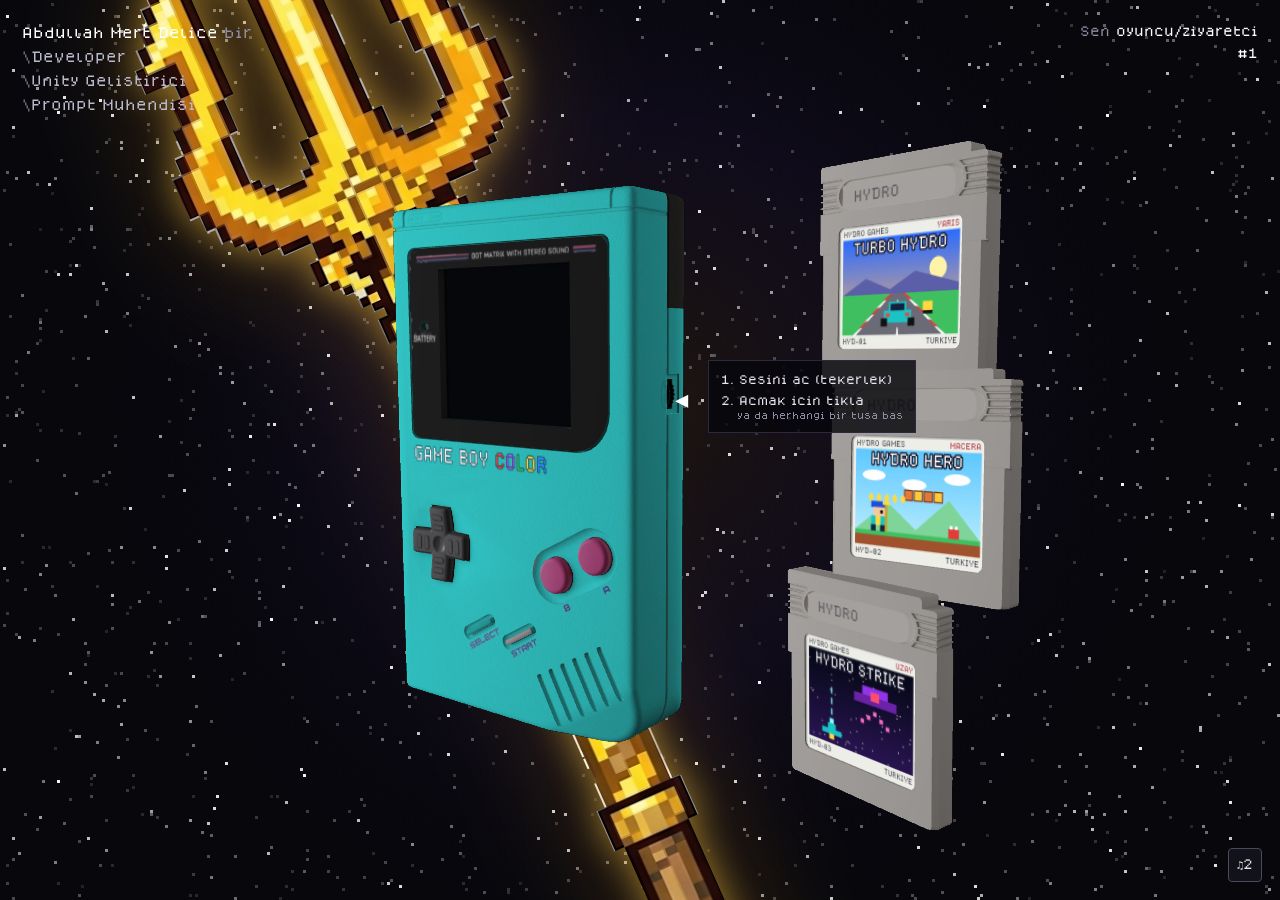
==== index.html @ ada937f6 "Game Boy portfolyo sitesi Co-Authored-By: Claude Opus 5.5 <noreply@anthropic.com> Claude-Session: ht" ====
<!DOCTYPE html>
<html lang="tr">
<head>
<meta charset="utf-8">
<meta name="viewport" content="width=device-width,initial-scale=1">
<title>Abdullah Mert Delice · Developer · Unity · Prompt</title>
<meta name="theme-color" content="#07070c">
<style>
@font-face{font-family:Dogica;src:url(fonts/dogicapixel.ttf) format('truetype');font-display:block}
*{box-sizing:border-box}
html,body{margin:0;height:100%;overflow:hidden;background:#07070c;color:#cfcfe0;font-family:Dogica,monospace;-webkit-user-select:none;user-select:none}
#bg,#gl{position:fixed;inset:0;width:100%;height:100%;display:block}
#bg{image-rendering:pixelated;z-index:0}
#gl{touch-action:none;cursor:grab;z-index:2}
#gl.drag{cursor:grabbing}
#gl.hot{cursor:pointer}
#trident{position:fixed;left:50%;top:50%;height:150vh;z-index:1;image-rendering:pixelated;pointer-events:none;
  transform:translate(-50%,-50%) rotate(-24deg);filter:drop-shadow(0 0 18px rgba(255,200,60,.55)) drop-shadow(0 0 60px rgba(255,170,40,.25));
  animation:float 6s ease-in-out infinite;transition:left 1.2s cubic-bezier(.6,0,.2,1)}
@keyframes float{50%{transform:translate(-50%,-52%) rotate(-22deg)}}
.intro{position:fixed;left:22px;top:20px;font-size:12px;line-height:2;color:#8c8ca3;z-index:3;pointer-events:none}
.intro b{color:#fff;font-weight:normal}
.intro .r{display:block;color:#b9b9cc}
.intro .r:before{content:"\\";color:#6b6b80}
.visitor{position:fixed;right:22px;top:20px;font-size:11px;line-height:2;text-align:right;color:#8c8ca3;z-index:3;pointer-events:none}
.visitor span{color:#fff}
.panel{position:fixed;top:40%;font-size:9px;line-height:1.6;color:#8c8ca3;z-index:3;width:200px;pointer-events:none;opacity:0;transition:opacity .8s .6s}
body.on .panel{opacity:1}
.panel h3{font-size:10px;color:#e6e6f0;margin:0 0 12px;font-weight:normal;letter-spacing:1px}
.panel.left{left:6%}
.panel.right{left:60%}
.keys{display:grid;grid-template-columns:repeat(3,26px);gap:4px;margin-bottom:10px}
.k{display:inline-grid;place-items:center;min-width:26px;height:26px;padding:0 6px;border:1px solid #4a4a5c;border-radius:3px;background:#12121a;color:#e6e6f0;font-size:9px}
.row{display:flex;align-items:center;gap:6px;margin:6px 0}
.row .lab{width:54px;color:#e6e6f0}
.panel p{margin:10px 0 0;color:#77778c}
#sound{position:fixed;right:18px;bottom:18px;width:34px;height:34px;border:1px solid #4a4a5c;border-radius:4px;background:#12121a;color:#e6e6f0;font:11px Dogica,monospace;cursor:pointer;z-index:4}
#hint{position:fixed;z-index:4;font-size:10px;line-height:2.1;color:#e6e6f0;pointer-events:none;transition:opacity .4s;white-space:nowrap;background:rgba(7,7,12,.82);padding:8px 12px;border:1px solid #2a2a3e}
#hint small{display:block;color:#8c8ca3;font-size:8px;margin-top:-4px;padding-left:16px}
#hint .arrow{position:absolute;left:-34px;top:12px;font-size:22px;color:#fff;animation:nudge 1s ease-in-out infinite}
@keyframes nudge{50%{transform:translateX(-6px)}}
body.on #hint{opacity:0}
#load{position:fixed;inset:0;display:grid;place-items:center;font-size:12px;color:#7fd4ff;z-index:5;pointer-events:none}
@media (max-width:1100px){.panel{display:none}}
@media (max-width:700px){.intro{font-size:9px}.visitor{font-size:8px}#hint{font-size:8px;left:50%!important;top:auto!important;bottom:64px;transform:translateX(-50%)}#hint .arrow{display:none}}
</style>
</head>
<body>
<canvas id="bg"></canvas>
<img id="trident" src="img/trident.png" alt="">
<canvas id="gl"></canvas>
<div id="load">YUKLENIYOR...</div>

<div class="intro"><b>Abdullah Mert Delice</b> bir<span class="r">Developer</span><span class="r">Unity Gelistirici</span><span class="r">Prompt Muhendisi</span></div>
<div class="visitor">Sen <span>oyuncu/ziyaretci</span><br><span id="vis">#1</span></div>
<div id="hint"><span class="arrow">&#9664;</span>1. Sesini ac (tekerlek)<br>2. Acmak icin tikla<small>ya da herhangi bir tusa bas</small></div>

<div class="panel left">
  <h3>HAREKET</h3>
  <div class="keys"><span></span><span class="k">&uarr;</span><span></span><span class="k">&larr;</span><span class="k">&darr;</span><span class="k">&rarr;</span></div>
  <div class="keys"><span></span><span class="k">W</span><span></span><span class="k">A</span><span class="k">S</span><span class="k">D</span></div>
  <p>Ya da Game Boy'daki tuslara tikla. Bos yere surukleyip konsolu dondur.</p>
</div>
<div class="panel right">
  <h3>TUSLAR</h3>
  <div class="row"><span class="lab">A</span><span class="k">P</span><span class="k">X</span><span class="k">Enter</span></div>
  <div class="row"><span class="lab">B</span><span class="k">L</span><span class="k">Z</span><span class="k">&#9003;</span></div>
  <div class="row"><span class="lab">START</span><span class="k">Space</span></div>
  <div class="row"><span class="lab">SELECT</span><span class="k">Shift</span></div>
  <p>Sagdaki kasete tikla: arkadaki yuvaya takilir. Tekrar tikla: cikar.</p>
</div>
<button id="sound" title="Ses seviyesi">&#9835;3</button>

<script src="assets/data.js"></script>
<script src="assets/pixelart.js"></script>
<script src="js/audio.js"></script>
<script src="js/games.js"></script>
<script src="js/models.js"></script>
<script>
(() => {
const D = window.HYDRO, AU = window.HydroAudio, GAMES = window.HydroGames;

// =================== ziyaretci + ses seviyesi ===================
try { const n = (parseInt(localStorage.getItem('hydro-visits') || '0', 10) || 0) + 1; localStorage.setItem('hydro-visits', n); document.getElementById('vis').textContent = '#' + n.toLocaleString('tr-TR'); } catch (e) {}
const sb = document.getElementById('sound');
const paintVol = () => { sb.innerHTML = AU.level ? '&#9835;' + AU.level : '&#215;'; };
paintVol();
let volumeAngle = AU.level * 40 * Math.PI / 180, volToast = 0;
function bumpVolume() { AU.ensure(); AU.setLevel(AU.level + 1); paintVol(); volumeAngle = AU.level * 40 * Math.PI / 180; volToast = 1.4; AU.tone(660 + AU.level * 110, .08, 'square', .06); }
sb.onclick = bumpVolume;
const beep = (f = 660, d = .05, type = 'square', vol = .04) => AU.tone(f, d, type, vol);

// =================== arka plan: yildizlar ===================
const bg = document.getElementById('bg'), bx = bg.getContext('2d');
const PX = 3; let BW, BH, stars = [];
function sizeBg() {
  BW = Math.ceil(innerWidth / PX); BH = Math.ceil(innerHeight / PX); bg.width = BW; bg.height = BH;
  stars = Array.from({ length: Math.floor(BW * BH / 70) }, () => ({ x: Math.random() * BW | 0, y: Math.random() * BH | 0, p: Math.random() * 6, b: Math.random() }));
}
function drawBg(t) {
  bx.fillStyle = '#07070c'; bx.fillRect(0, 0, BW, BH);
  const gr = bx.createRadialGradient(BW * .5, BH * .45, 0, BW * .5, BH * .45, BW * .45);
  gr.addColorStop(0, 'rgba(90,60,20,.28)'); gr.addColorStop(.5, 'rgba(50,30,90,.18)'); gr.addColorStop(1, 'rgba(0,0,0,0)'); bx.fillStyle = gr; bx.fillRect(0, 0, BW, BH);
  for (const s of stars) { const a = .3 + .7 * Math.max(0, Math.sin(t * 1.4 + s.p)); bx.fillStyle = `rgba(255,255,255,${a * (.35 + s.b * .65)})`; bx.fillRect(s.x, s.y, 1, 1); }
}
sizeBg();

// =================== 160x144 ekran ===================
const SW = 160, SH = 144;
const scr = document.createElement('canvas'); scr.width = SW; scr.height = SH;
const g = scr.getContext('2d');
const F8 = '8px Dogica, monospace', F16 = '16px Dogica, monospace';
function txt(s, x, y, c = '#fff', f = F8, sh = null) { g.font = f; g.textBaseline = 'alphabetic'; y += Math.round(parseInt(f, 10) * .875); if (sh) { g.fillStyle = sh; g.fillText(s, x + 1, y + 1); } g.fillStyle = c; g.fillText(s, x, y); }
function ctxt(s, y, c, f = F8, sh = null) { g.font = f; txt(s, Math.round((SW - g.measureText(s).width) / 2), y, c, f, sh); }
function box(x, y, w, h, c) { g.fillStyle = c; g.fillRect(x, y, w, h); }
function wrap(s, n) { const o = []; s.split('\n').forEach(par => { let l = ''; par.split(' ').forEach(w => { if ((l + ' ' + w).trim().length > n) { o.push(l); l = w; } else l = (l + ' ' + w).trim(); }); o.push(l); }); return o; }

const MENU = [
  { t: 'PROJELER', go: () => openList('projects') },
  { t: 'YETENEKLER', go: () => openList('skills') },
  { t: 'HAKKIMDA', go: () => leave('hakkimda.html') },
  { t: 'KASETLER', go: () => { state = 'carts'; beep(880, .05); } }
];
const INTRO = 'ABDULLAH BIR YAZILIM GELISTIRICISI, UNITY OYUN GELISTIRICISI VE PROMPT MUHENDISI.\n\nISTE CALISMALARI';
const TYPE_SPEED = 20;
let power = false, state = 'off', sel = 0, list = null, idx = 0, t0 = 0, now = 0, flash = 0, msg = null, msgT = 0, titleT = 0;
let game = null; // takili kasetin anahtari
const held = {}, hits = new Set();

function openList(k) { list = k; idx = 0; state = 'list'; beep(880, .05); }
let leaveFrom = 'title';
function leave(url) { leaveFrom = state; flash = 1; beep(1046, .12); state = 'leaving'; setTimeout(() => { location.href = url; }, 420); }
function toast(s) { msg = s; msgT = 1.6; }

// ---- acilis: beyaz ekran logo -> gri -> siyah -> daktilo -> gece sahnesi ----
const LOGO_COLS = ['#ff3b3b', '#ffb000', '#29c76f', '#2f8cff', '#a65bff'];
function drawBootLogo(el, sub) {
  // 0-.35 siyahtan beyaza, logo harfleri ustten tek tek iner
  const fade = Math.min(1, el / .35);
  box(0, 0, SW, SH, `rgb(${Math.round(255 * fade)},${Math.round(255 * fade)},${Math.round(255 * fade)})`);
  const L = 'HYDRO'; g.font = F16; let x = Math.round((SW - g.measureText(L).width) / 2);
  for (let i = 0; i < L.length; i++) {
    const tt = el - .35 - i * .12, y = tt <= 0 ? -20 : Math.min(52, -20 + tt * 260);
    if (tt > 0) txt(L[i], x, y, LOGO_COLS[i], F16, null);
    g.font = F16; x += g.measureText(L[i]).width;
  }
  if (el > 1.2) ctxt(sub, 82, '#7a7a86');
  if (el > 1.25 && el < 1.27 + 1 / 60) { AU.tone(1318, .12, 'square', .06); AU.tone(2093, .5, 'square', .05, .1); }
}
function drawBoot() {
  const el = now - t0;
  if (el < 2.4) { drawBootLogo(el, 'ABDULLAH M. DELICE'); return; }
  if (el < 3.0) { const k = (el - 2.4) / .6, c = Math.round(255 * (1 - k) * (k < .5 ? 1 : 1)); box(0, 0, SW, SH, k < .5 ? '#9a9a9a' : '#000'); if (k < .5) { box(0, 0, SW, SH, `rgba(255,255,255,${1 - k * 2})`); } return; }
  box(0, 0, SW, SH, '#000');
  const te = el - 3.0, typed = Math.min(INTRO.length, Math.floor(te * TYPE_SPEED));
  let shown = INTRO.slice(0, typed);
  if (typed >= INTRO.length) shown += '.'.repeat(Math.min(3, Math.floor((te - INTRO.length / TYPE_SPEED) * 3)));
  const lines = wrap(shown, 17);
  lines.forEach((l, i) => txt(l, 10, 22 + i * 11, '#ffffff'));
  if (typed < INTRO.length && typed % 2 === 1 && Math.random() < .5) AU.tone(1500 + Math.random() * 200, .015, 'square', .012);
  if (te > INTRO.length / TYPE_SPEED + 1.6) { state = 'title'; sel = 0; titleT = 0; AU.play('menu'); }
}
function drawTitle(dt) {
  titleT += dt;
  for (let y = 0; y < 54; y++) box(0, y, SW, 1, y < 27 ? '#070a24' : '#0b1033');
  for (let i = 0; i < 24; i++) { if (Math.sin(now * 2 + i) > -.2) box((i * 53) % 160, (i * 29) % 52, 1, 1, '#fff'); }
  g.drawImage(PixelArt.renderArt('title', now), 0, 54);
  if (titleT < 1) box(0, 0, SW, SH, `rgba(0,0,0,${1 - titleT})`);
  if (titleT > .9) {
    const k = Math.min(1, (titleT - .9) * 3);
    g.globalAlpha = k;
    ctxt('THE WEBSITE OF', 4, '#ffd166', F8, '#3a1d6b');
    const L = 'HYDRO', cols = ['#ff4d6d', '#ffd93d', '#6bdb6b', '#4dabf7', '#c77dff'];
    g.font = F16; let x = Math.round((SW - g.measureText(L).width) / 2);
    for (let i = 0; i < L.length; i++) { txt(L[i], x, 17 + Math.round(Math.sin(now * 3 + i) * 1.5), cols[i], F16, '#1a0a3a'); g.font = F16; x += g.measureText(L[i]).width; }
    g.globalAlpha = 1;
    if (titleT < 1.05) box(0, 0, SW, SH, 'rgba(255,255,255,.6)');
  }
  if (titleT > 1.4) {
    box(40, 62, 90, MENU.length * 12 + 6, 'rgba(5,8,30,.72)');
    MENU.forEach((m, i) => { const y = 66 + i * 12; if (i === sel && Math.floor(now * 4) % 2) txt('>', 44, y, '#ffd166'); txt(m.t, 54, y, i === sel ? '#ffffff' : '#9fb4ff'); });
    ctxt('(C) 2026 HYDRO', 134, '#bfe6ff', F8, '#000');
  }
}
function drawList() {
  const items = D[list], it = items[idx];
  box(0, 0, SW, SH, '#000');
  g.drawImage(PixelArt.renderArt(it.art, now), 0, 0);
  if (Math.floor(now * 2.5) % 2) { box(1, 38, 9, 12, 'rgba(0,0,0,.55)'); txt('<', 2, 40, '#fff'); box(150, 38, 9, 12, 'rgba(0,0,0,.55)'); txt('>', 151, 40, '#fff'); }
  items.forEach((_, i) => box(SW - 6 - (items.length - i) * 5, 84, 4, 3, i === idx ? '#fff' : '#555a77'));
  box(0, 90, SW, 54, '#0b0d22'); box(0, 90, SW, 13, '#1d2a6b'); box(0, 102, SW, 1, '#6c8cff');
  txt(it.title, 4, 93, '#fff');
  wrap(it.short, 19).slice(0, 2).forEach((l, i) => txt(l, 4, 107 + i * 11, '#cfd6ff'));
  const canOpen = list === 'skills' || it.url;
  txt(list === 'projects' ? 'PROJE' : 'YETENEK', 4, 133, '#6c8cff');
  txt('A', 72, 133, canOpen ? '#6bdb6b' : '#555'); txt(canOpen ? 'AC' : '--', 81, 133, '#fff');
  txt('B', 108, 133, '#ff4d6d'); txt('GERI', 117, 133, '#fff');
}
function drawCarts() {
  box(0, 0, SW, SH, '#0b1033'); box(0, 0, SW, 14, '#1d2a6b'); txt('KASETLER', 4, 3, '#fff');
  ['Konsolun sagindaki', 'kasetlerden birine', 'tikla. Kaset arkadaki', 'yuvaya takilir ve', 'oyun baslar.'].forEach((l, i) => txt(l, 6, 22 + i * 12, '#cfd6ff'));
  [['TURBO', '#ff4d6d'], ['HERO', '#3fbf5f'], ['STRIKE', '#9775fa']].forEach(([n, c], i) => { box(6 + i * 50, 92, 48, 28, c); box(10 + i * 50, 96, 40, 12, '#eee'); txt(n, 8 + i * 50, 110, '#fff', F8, '#000'); });
  txt('B: GERI', 4, 133, '#6c8cff');
}
// ---- kaset oyunu: acilis logosu -> baslik -> oyun ----
function drawGame(dt) {
  const G = GAMES[game], el = now - t0;
  if (state === 'gboot') {
    drawBootLogo(el, 'HYDRO GAMES');
    if (el > 2.2) { state = 'gtitle'; t0 = now; AU.play(G.music); }
    return;
  }
  if (state === 'gtitle') {
    G.draw(g, { held: {}, hit: new Set() });
    box(0, 0, SW, SH, 'rgba(0,0,10,.6)');
    const y = Math.min(36, -20 + el * 90);
    const parts = G.name.split(' ');
    parts.forEach((p, i) => ctxt(p, y + i * 18, G.color, F16, '#000'));
    ctxt(G.help, 84, '#cfd6ff', F8, '#000');
    if (el > 1 && Math.floor(now * 2) % 2) ctxt('PRESS START', 106, '#fff', F8, '#000');
    ctxt('(C) HYDRO GAMES', 130, '#9fb4ff', F8, '#000');
    return;
  }
  const I = { held, hit: hits };
  G.update(dt, I); G.draw(g, I);
}

function drawScreen(dt) {
  if (!power) { box(0, 0, SW, SH, '#05070a'); return; }
  if (game) drawGame(dt);
  else if (state === 'boot') drawBoot();
  else if (state === 'title' || (state === 'leaving' && leaveFrom === 'title')) drawTitle(dt);
  else if (state === 'list' || (state === 'leaving' && leaveFrom === 'list')) drawList();
  else if (state === 'carts') drawCarts();
  if (volToast > 0) { volToast -= dt; box(30, 118, 100, 18, '#000'); txt('SES', 36, 123, '#fff'); for (let i = 0; i < 3; i++) box(70 + i * 16, 122, 12, 9, i < AU.level ? '#6bdb6b' : '#333'); }
  if (msg) { box(10, 60, 140, 24, '#000'); box(11, 61, 138, 22, '#7a1f4a'); ctxt(msg, 68, '#fff'); msgT -= dt; if (msgT <= 0) msg = null; }
  if (flash > 0) { box(0, 0, SW, SH, `rgba(255,255,255,${flash})`); flash = Math.max(0, flash - dt * 3); }
}

// =================== girdi ===================
function setPower(on) {
  power = on;
  document.body.classList.toggle('on', on);
  AU.ensure();
  AU.tone(on ? 220 : 140, .12, 'triangle', .1);
  if (on) { t0 = now; if (game) { state = 'gboot'; GAMES[game].reset(); } else state = 'boot'; AU.play(null); }
  else { state = 'off'; AU.play(null); }
  camPreset();
}
function press(k) {
  AU.ensure();
  if (k === 'power') { setPower(!power); return; }
  if (!power) { setPower(true); return; }
  if (game) {
    if (state === 'gboot') return;
    if (state === 'gtitle') { if (k === 'start' || k === 'a') { state = 'play'; GAMES[game].reset(); AU.tone(988, .08); AU.tone(1318, .2, 'square', .05, .08); AU.play(GAMES[game].music); } return; }
    hits.add(k); return;
  }
  if (k === 'select') { beep(700, .03); return; }
  if (state === 'boot') { if (k === 'a' || k === 'start') { t0 = now - 99; } return; }
  if (state === 'leaving') return;
  if (state === 'title') {
    if (titleT < 1.4) { titleT = 1.4; return; }
    if (k === 'up') { sel = (sel + MENU.length - 1) % MENU.length; beep(600, .03); }
    if (k === 'down') { sel = (sel + 1) % MENU.length; beep(600, .03); }
    if (k === 'a' || k === 'start') MENU[sel].go();
    return;
  }
  if (state === 'list') {
    const items = D[list], n = items.length;
    if (k === 'left' || k === 'up') { idx = (idx + n - 1) % n; beep(600, .03); }
    if (k === 'right' || k === 'down') { idx = (idx + 1) % n; beep(600, .03); }
    if (k === 'a' || k === 'start') {
      const it = items[idx];
      if (list === 'projects') { if (it.url) { beep(1046, .1); flash = .8; window.open(it.url, '_blank', 'noopener'); } else { toast('YAKINDA!'); beep(300, .1); } }
      else leave(it.page);
    }
    if (k === 'b') { state = 'title'; beep(440, .05); }
    return;
  }
  if (state === 'carts' && k === 'b') { state = 'title'; beep(440, .05); }
}
const KEYS = { ArrowUp: 'up', KeyW: 'up', ArrowDown: 'down', KeyS: 'down', ArrowLeft: 'left', KeyA: 'left', ArrowRight: 'right', KeyD: 'right',
  KeyP: 'a', Enter: 'a', KeyX: 'a', KeyL: 'b', Backspace: 'b', KeyZ: 'b', Escape: 'b', Space: 'start', ShiftLeft: 'select', ShiftRight: 'select' };
addEventListener('keydown', e => {
  const k = KEYS[e.code];
  if (!k) { if (!power && !e.metaKey && !e.ctrlKey) setPower(true); return; }
  e.preventDefault();
  held[k] = true;
  if (e.repeat) return;
  press(k);
});
addEventListener('keyup', e => { const k = KEYS[e.code]; if (k) held[k] = false; });

// =================== WebGL: GLB yukleyici + cizici ===================
const cvs = document.getElementById('gl');
const gl = cvs.getContext('webgl', { antialias: true, alpha: true, premultipliedAlpha: false });
if (!gl) { document.getElementById('load').textContent = 'TARAYICIN WEBGL DESTEKLEMIYOR'; return; }

// ---- kucuk matris kutuphanesi (sutun oncelikli) ----
const M = {
  id: () => new Float32Array([1, 0, 0, 0, 0, 1, 0, 0, 0, 0, 1, 0, 0, 0, 0, 1]),
  mul(a, b) { const o = new Float32Array(16); for (let c = 0; c < 4; c++) for (let r = 0; r < 4; r++) { let s = 0; for (let k = 0; k < 4; k++) s += a[k * 4 + r] * b[c * 4 + k]; o[c * 4 + r] = s; } return o; },
  t(x, y, z) { const m = M.id(); m[12] = x; m[13] = y; m[14] = z; return m; },
  rx(a) { const c = Math.cos(a), s = Math.sin(a), m = M.id(); m[5] = c; m[6] = s; m[9] = -s; m[10] = c; return m; },
  ry(a) { const c = Math.cos(a), s = Math.sin(a), m = M.id(); m[0] = c; m[2] = -s; m[8] = s; m[10] = c; return m; },
  rz(a) { const c = Math.cos(a), s = Math.sin(a), m = M.id(); m[0] = c; m[1] = s; m[4] = -s; m[5] = c; return m; },
  euler(x, y, z) { return M.mul(M.mul(M.rx(x), M.ry(y)), M.rz(z)); }, // three.js XYZ sirasi
  persp(fov, asp, n, f) { const t = 1 / Math.tan(fov / 2), m = new Float32Array(16); m[0] = t / asp; m[5] = t; m[10] = (f + n) / (n - f); m[11] = -1; m[14] = 2 * f * n / (n - f); return m; },
  look(e, c, u) {
    let zx = e[0] - c[0], zy = e[1] - c[1], zz = e[2] - c[2]; let l = Math.hypot(zx, zy, zz); zx /= l; zy /= l; zz /= l;
    let xx = u[1] * zz - u[2] * zy, xy = u[2] * zx - u[0] * zz, xz = u[0] * zy - u[1] * zx; l = Math.hypot(xx, xy, xz); xx /= l; xy /= l; xz /= l;
    const yx = zy * xz - zz * xy, yy = zz * xx - zx * xz, yz = zx * xy - zy * xx;
    return new Float32Array([xx, yx, zx, 0, xy, yy, zy, 0, xz, yz, zz, 0, -(xx * e[0] + xy * e[1] + xz * e[2]), -(yx * e[0] + yy * e[1] + yz * e[2]), -(zx * e[0] + zy * e[1] + zz * e[2]), 1]);
  }
};

function b64(s) { const b = atob(s), u = new Uint8Array(b.length); for (let i = 0; i < b.length; i++) u[i] = b.charCodeAt(i); return u.buffer; }
function parseGLB(buf) {
  const dv = new DataView(buf), jl = dv.getUint32(12, true);
  const json = JSON.parse(new TextDecoder().decode(new Uint8Array(buf, 20, jl)));
  const binStart = 20 + jl + 8;
  const acc = i => { const a = json.accessors[i], bv = json.bufferViews[a.bufferView], off = binStart + (bv.byteOffset || 0) + (a.byteOffset || 0);
    const n = { SCALAR: 1, VEC2: 2, VEC3: 3, VEC4: 4 }[a.type] * a.count;
    return a.componentType === 5126 ? new Float32Array(buf, off, n) : a.componentType === 5123 ? new Uint16Array(buf, off, n) : new Uint32Array(buf, off, n); };
  return json.nodes.map(nd => {
    const p = json.meshes[nd.mesh].primitives[0];
    const pos = acc(p.attributes.POSITION), uv = acc(p.attributes.TEXCOORD_0), idx = acc(p.indices);
    let mn = [1e9, 1e9, 1e9], mx = [-1e9, -1e9, -1e9];
    for (let i = 0; i < pos.length; i += 3) for (let k = 0; k < 3; k++) { mn[k] = Math.min(mn[k], pos[i + k]); mx[k] = Math.max(mx[k], pos[i + k]); }
    return { name: nd.name, t: nd.translation || [0, 0, 0], pos, uv, idx, min: mn, max: mx };
  });
}
function upload(part) {
  const mk = (d, tgt) => { const b = gl.createBuffer(); gl.bindBuffer(tgt, b); gl.bufferData(tgt, d, gl.STATIC_DRAW); return b; };
  part.vb = mk(part.pos, gl.ARRAY_BUFFER); part.ub = mk(part.uv, gl.ARRAY_BUFFER); part.ib = mk(part.idx, gl.ELEMENT_ARRAY_BUFFER);
  part.n = part.idx.length; part.itype = part.idx instanceof Uint32Array ? gl.UNSIGNED_INT : gl.UNSIGNED_SHORT;
  if (part.itype === gl.UNSIGNED_INT) gl.getExtension('OES_element_index_uint');
}

const VS = 'attribute vec3 p; attribute vec2 uv; uniform mat4 mvp; varying vec2 v; void main(){ v = uv; gl_Position = mvp * vec4(p, 1.0); }';
const FS = `precision mediump float; varying vec2 v; uniform sampler2D tex; uniform sampler2D tex2; uniform int mode; uniform vec4 tint; uniform vec3 pick;
void main(){
  if (mode == 2) { gl_FragColor = vec4(pick, 1.0); return; }
  vec3 c = texture2D(tex, v).rgb;
  if (mode == 1) { vec4 s = texture2D(tex2, v); c = mix(c, s.rgb, s.a); }
  c = mix(c, tint.rgb, tint.a);
  gl_FragColor = vec4(c, 1.0);
}`;
function shader(type, src) { const s = gl.createShader(type); gl.shaderSource(s, src); gl.compileShader(s); if (!gl.getShaderParameter(s, gl.COMPILE_STATUS)) throw gl.getShaderInfoLog(s); return s; }
const prog = gl.createProgram();
gl.attachShader(prog, shader(gl.VERTEX_SHADER, VS)); gl.attachShader(prog, shader(gl.FRAGMENT_SHADER, FS)); gl.linkProgram(prog); gl.useProgram(prog);
const L = { p: gl.getAttribLocation(prog, 'p'), uv: gl.getAttribLocation(prog, 'uv'), mvp: gl.getUniformLocation(prog, 'mvp'), tex: gl.getUniformLocation(prog, 'tex'),
  tex2: gl.getUniformLocation(prog, 'tex2'), mode: gl.getUniformLocation(prog, 'mode'), tint: gl.getUniformLocation(prog, 'tint'), pick: gl.getUniformLocation(prog, 'pick') };
gl.uniform1i(L.tex, 0); gl.uniform1i(L.tex2, 1);
gl.enable(gl.DEPTH_TEST);

const pending = [];
function texture(src, nearest = false) {
  const t = gl.createTexture();
  gl.bindTexture(gl.TEXTURE_2D, t);
  gl.texImage2D(gl.TEXTURE_2D, 0, gl.RGBA, 1, 1, 0, gl.RGBA, gl.UNSIGNED_BYTE, new Uint8Array([128, 128, 128, 255]));
  if (typeof src === 'string') {
    pending.push(new Promise(res => { const im = new Image(); im.onload = () => {
      gl.bindTexture(gl.TEXTURE_2D, t); gl.texImage2D(gl.TEXTURE_2D, 0, gl.RGBA, gl.RGBA, gl.UNSIGNED_BYTE, im);
      gl.generateMipmap(gl.TEXTURE_2D); gl.texParameteri(gl.TEXTURE_2D, gl.TEXTURE_MIN_FILTER, gl.LINEAR_MIPMAP_LINEAR); gl.texParameteri(gl.TEXTURE_2D, gl.TEXTURE_MAG_FILTER, gl.LINEAR); res(); };
      im.onerror = res; im.src = src; }));
  } else {
    gl.texParameteri(gl.TEXTURE_2D, gl.TEXTURE_MIN_FILTER, gl.NEAREST); gl.texParameteri(gl.TEXTURE_2D, gl.TEXTURE_MAG_FILTER, gl.NEAREST);
    gl.texParameteri(gl.TEXTURE_2D, gl.TEXTURE_WRAP_S, gl.CLAMP_TO_EDGE); gl.texParameteri(gl.TEXTURE_2D, gl.TEXTURE_WRAP_T, gl.CLAMP_TO_EDGE);
  }
  return t;
}
const TX = {
  body: texture('textures/body.jpg'), pocket: texture('textures/baked-cartridge-pocket.jpg'), pocketFull: texture('textures/baked-cartridge-pocket-with-cartridge.jpg'),
  power: texture('textures/baked-power-indicator.jpg'), shadow: texture('textures/baked-screen-shadow.png'),
  race: texture('textures/cart-race.jpg'), plat: texture('textures/cart-plat.jpg'), shoot: texture('textures/cart-shoot.jpg'),
  screen: texture(null, true)
};



// ---- sahne nesneleri ----
const parts = parseGLB(b64(window.GLB_GAMEBOY)); parts.forEach(upload);
const P = {}; parts.forEach(p => P[p.name] = p);
const cartMesh = parseGLB(b64(window.GLB_CART))[0]; upload(cartMesh);

const BTN = { 'button-a': 'a', 'button-b': 'b', 'button-start': 'start', 'button-select': 'select', 'button-cross-up': 'up', 'button-cross-down': 'down', 'button-cross-left': 'left', 'button-cross-right': 'right' };
const TRAVEL = { a: .055, b: .055, start: .039, select: .039 };
const depth = {}, pointerHeld = {};
let powerSlide = 0, volAngleNow = volumeAngle;

// Kasetler: sagda suzulur; tiklaninca yukari kalkar, arkaya gecer ve ustten yuvaya iner
const V = (x, y, z) => [x, y, z], DEG = Math.PI / 180;
const INSERT = { middle: V(2.6, 3.4, 1.2), before: V(0, 2.8, -.28), slot: V(0, 1.03, -.28) };
const EJECT = { before: V(0, 2.8, -.28), middle: V(2.2, 3.4, -.3) };
let FLOAT_SCALE = .82;
const NARROW_HOME = [V(-1.15, -2.75, .3), V(0, -2.8, .4), V(1.15, -2.75, .3)];
const carts = [
  { game: 'race', home: V(2.55, 1.3, -.45), hr: V(0, -14 * DEG, 0), amp: .04, spd: .5 },
  { game: 'plat', home: V(2.75, .05, -.3), hr: V(-3 * DEG, -10 * DEG, 0), amp: .03, spd: .4 },
  { game: 'shoot', home: V(2.5, -1.2, -.15), hr: V(0, -18 * DEG, 0), amp: .05, spd: .3 }
].map((c, i) => Object.assign(c, { wide: c.home.slice(), pos: c.home.slice(), rot: c.hr.slice(), sc: FLOAT_SCALE, t: i * 2, anim: null, st: 'float' }));
let inserted = null;
const ease = t => t < .5 ? 2 * t * t : 1 - Math.pow(-2 * t + 2, 2) / 2;
function animate(c, steps, done) { c.anim = { steps, i: 0, t: 0, from: c.pos.slice(), fr: c.rot.slice(), fs: c.sc, done }; }
function toggleCart(c) {
  AU.ensure();
  if (carts.some(x => x.anim)) return;
  if (inserted === c) { eject(c); return; }
  if (inserted) { eject(inserted, () => insert(c)); return; }
  insert(c);
}
function insert(c) {
  inserted = c; c.st = 'move'; AU.tone(400, .08, 'square', .05);
  if (power) setPower(false);
  const r = V(0, Math.PI, 0);
  animate(c, [{ to: INSERT.middle, r, s: 1, d: 500 }, { to: INSERT.before, r, s: 1, d: 450 }, { to: INSERT.slot, r, s: 1, d: 380 }], () => {
    c.st = 'in'; AU.noise(.06, .2, 0, null, 300); AU.tone(160, .1, 'square', .08);
    game = c.game;
    setTimeout(() => setPower(true), 350);
  });
}
function eject(c, then) {
  c.st = 'move'; if (power) setPower(false); game = null; AU.noise(.05, .15, 0, null, 400); AU.tone(240, .08, 'square', .06);
  animate(c, [{ to: EJECT.before, r: null, s: 1, d: 380 }, { to: EJECT.middle, r: c.hr, s: FLOAT_SCALE, d: 450 }, { to: c.home, r: c.hr, s: FLOAT_SCALE, d: 450 }], () => {
    c.st = 'float'; inserted = null; if (then) then(); else setTimeout(() => { if (!power) setPower(true); }, 250);
  });
}
function updateCarts(dt) {
  for (const c of carts) {
    if (c.anim) {
      const a = c.anim, s = a.steps[a.i]; a.t += dt * 1000; const k = ease(Math.min(1, a.t / s.d));
      for (let j = 0; j < 3; j++) { c.pos[j] = a.from[j] + (s.to[j] - a.from[j]) * k; if (s.r) c.rot[j] = a.fr[j] + (s.r[j] - a.fr[j]) * k; }
      c.sc = a.fs + (s.s - a.fs) * k;
      if (a.t >= s.d) { a.i++; a.t = 0; a.from = c.pos.slice(); a.fr = c.rot.slice(); a.fs = c.sc; if (a.i >= a.steps.length) { c.anim = null; a.done && a.done(); } }
    } else if (c.st === 'float') {
      c.t += dt; c.pos[1] = c.home[1] + Math.sin(c.t * c.spd * 3) * c.amp; c.rot[2] = Math.sin(c.t * c.spd * 1.5) * .04;
    }
  }
}

// ---- kamera: kapaliyken capraz, acilinca onden yakin plan ----
const cam = { yaw: .62, pitch: .12, dist: 7, target: [.9, .15, 0], tyaw: .62, tpitch: .12, tdist: 7, ttarget: [.9, .15, 0] };
function camPreset() {
  const asp = innerWidth / innerHeight, t = Math.tan(25 * DEG);
  const narrow = asp < 1;
  FLOAT_SCALE = narrow ? .6 : .82;
  carts.forEach((c, i) => {
    if (c.st === 'float' && !c.anim) c.sc = FLOAT_SCALE;
    c.home = narrow ? NARROW_HOME[i].slice() : c.wide.slice();
    if (c.st === 'float' && !c.anim) { c.pos[0] = c.home[0]; c.pos[2] = c.home[2]; }
  });
  if (power) {
    cam.tyaw = 0; cam.tpitch = 0;
    if (!narrow) { cam.tdist = Math.max(3.7, 3.15 / (t * asp)); cam.ttarget = [.6, .45, 0]; }
    else { cam.tdist = Math.max(6, 1.75 / (t * asp)); cam.ttarget = [0, -.45, 0]; }
  } else {
    cam.tyaw = narrow ? .35 : .62; cam.tpitch = .12;
    cam.tdist = narrow ? Math.max(7, 1.9 / (t * asp)) : 6.6; cam.ttarget = narrow ? [0, -.4, 0] : [.9, .15, 0];
  }
  document.getElementById('trident').style.left = power ? '42%' : '38%';
}
let userCam = 0;
function eyePos() { const cp = Math.cos(cam.pitch); return [cam.target[0] + cam.dist * Math.sin(cam.yaw) * cp, cam.target[1] + cam.dist * Math.sin(cam.pitch), cam.target[2] + cam.dist * Math.cos(cam.yaw) * cp]; }
function viewProj() { return M.mul(M.persp(50 * DEG, cvs.width / cvs.height, .3, 70), M.look(eyePos(), cam.target, [0, 1, 0])); }
function toScreen(vp, p) { const x = vp[0] * p[0] + vp[4] * p[1] + vp[8] * p[2] + vp[12], y = vp[1] * p[0] + vp[5] * p[1] + vp[9] * p[2] + vp[13], w = vp[3] * p[0] + vp[7] * p[1] + vp[11] * p[2] + vp[15]; return [(x / w * .5 + .5) * innerWidth, (1 - (y / w * .5 + .5)) * innerHeight]; }

// ---- cizim ----
function drawPart(vp, part, model, tex, mode = 0, tint = [0, 0, 0, 0], pickId = 0) {
  gl.uniformMatrix4fv(L.mvp, false, M.mul(vp, model));
  gl.uniform1i(L.mode, mode); gl.uniform4fv(L.tint, tint); gl.uniform3f(L.pick, (pickId & 255) / 255, 0, 0);
  if (mode !== 2) { gl.activeTexture(gl.TEXTURE0); gl.bindTexture(gl.TEXTURE_2D, tex); }
  gl.bindBuffer(gl.ARRAY_BUFFER, part.vb); gl.enableVertexAttribArray(L.p); gl.vertexAttribPointer(L.p, 3, gl.FLOAT, false, 0, 0);
  gl.bindBuffer(gl.ARRAY_BUFFER, part.ub); gl.enableVertexAttribArray(L.uv); gl.vertexAttribPointer(L.uv, 2, gl.FLOAT, false, 0, 0);
  gl.bindBuffer(gl.ELEMENT_ARRAY_BUFFER, part.ib); gl.drawElements(gl.TRIANGLES, part.n, part.itype, 0);
}
const PICK = [];
const GOLD = [.95, .72, .22];
function sceneList() {
  const out = []; PICK.length = 1;
  const id = act => { PICK.push(act); return PICK.length - 1; };
  for (const name in BTN) { const k = BTN[name]; depth[k] = (depth[k] || 0) + (((held[k] || pointerHeld[k]) ? 1 : 0) - (depth[k] || 0)) * .4; }
  const rx = (-(depth.up || 0) + (depth.down || 0)) * 8 * DEG, ry = (-(depth.left || 0) + (depth.right || 0)) * 8 * DEG;
  const crossGlow = Math.max(depth.up || 0, depth.down || 0, depth.left || 0, depth.right || 0);
  for (const p of parts) {
    let m = M.t(...p.t), tex = TX.body, mode = 0, tint = [0, 0, 0, 0], act = null;
    const k = BTN[p.name];
    if (k) {
      act = { key: k };
      if (TRAVEL[k]) m = M.t(p.t[0], p.t[1], p.t[2] - TRAVEL[k] * depth[k]);
      else { m = M.mul(M.t(...p.t), M.mul(M.rx(rx), M.ry(ry))); tint = [...GOLD, .7 * crossGlow]; }
    }
    if (p.name === 'power-button') { m = M.t(p.t[0] + .114 * powerSlide, p.t[1], p.t[2]); act = { power: true }; }
    if (p.name === 'volume-control') { m = M.mul(M.t(...p.t), M.rz(volAngleNow)); act = { volume: true }; }
    if (p.name === 'power-indicator') { tex = TX.power; tint = [1, .1, .1, .85 * powerSlide]; }
    if (p.name === 'cartridge-pocket') tex = inserted && inserted.st === 'in' ? TX.pocketFull : TX.pocket;
    if (p.name === 'screen') { tex = TX.screen; mode = 1; act = { screen: true }; }
    out.push([p, m, tex, mode, tint, act ? id(act) : 0]);
  }
  for (const c of carts) {
    const S = M.id(); S[0] = S[5] = S[10] = c.sc;
    out.push([cartMesh, M.mul(M.mul(M.t(...c.pos), M.euler(...c.rot)), S), TX[c.game], 0, [0, 0, 0, 0], id({ cart: c })]);
  }
  return out;
}

// ---- secim (picking) ----
const fb = gl.createFramebuffer(), fbTex = gl.createTexture(), fbDepth = gl.createRenderbuffer();
let fbW = 0, fbH = 0;
function ensureFb() {
  if (fbW === cvs.width && fbH === cvs.height) return; fbW = cvs.width; fbH = cvs.height;
  gl.bindTexture(gl.TEXTURE_2D, fbTex); gl.texImage2D(gl.TEXTURE_2D, 0, gl.RGBA, fbW, fbH, 0, gl.RGBA, gl.UNSIGNED_BYTE, null);
  gl.texParameteri(gl.TEXTURE_2D, gl.TEXTURE_MIN_FILTER, gl.NEAREST);
  gl.bindRenderbuffer(gl.RENDERBUFFER, fbDepth); gl.renderbufferStorage(gl.RENDERBUFFER, gl.DEPTH_COMPONENT16, fbW, fbH);
  gl.bindFramebuffer(gl.FRAMEBUFFER, fb);
  gl.framebufferTexture2D(gl.FRAMEBUFFER, gl.COLOR_ATTACHMENT0, gl.TEXTURE_2D, fbTex, 0);
  gl.framebufferRenderbuffer(gl.FRAMEBUFFER, gl.DEPTH_ATTACHMENT, gl.RENDERBUFFER, fbDepth);
  gl.bindFramebuffer(gl.FRAMEBUFFER, null);
}
function pickAt(cx, cy) {
  ensureFb();
  const r = cvs.getBoundingClientRect(), x = Math.floor((cx - r.left) * cvs.width / r.width), y = Math.floor(cvs.height - (cy - r.top) * cvs.height / r.height);
  gl.bindFramebuffer(gl.FRAMEBUFFER, fb); gl.viewport(0, 0, fbW, fbH);
  gl.clearColor(0, 0, 0, 0); gl.clear(gl.COLOR_BUFFER_BIT | gl.DEPTH_BUFFER_BIT);
  const vp = viewProj();
  for (const [p, m, , , , pid] of sceneList()) drawPart(vp, p, m, null, 2, [0, 0, 0, 0], pid);
  const px = new Uint8Array(4); gl.readPixels(x, y, 1, 1, gl.RGBA, gl.UNSIGNED_BYTE, px);
  gl.bindFramebuffer(gl.FRAMEBUFFER, null);
  return px[3] ? PICK[px[0]] || 'body' : null;
}

// ---- fare / dokunma ----
let drag = null, idleAt = -99;
cvs.addEventListener('pointerdown', e => {
  AU.ensure();
  const act = pickAt(e.clientX, e.clientY);
  cvs.setPointerCapture(e.pointerId);
  if (act && act !== 'body') {
    if (act.key) { pointerHeld[act.key] = true; held[act.key] = true; press(act.key); drag = { key: act.key }; return; }
    if (act.power) { press('power'); return; }
    if (act.volume) { bumpVolume(); return; }
    if (act.cart) { toggleCart(act.cart); return; }
  }
  if (!power && act) { setPower(true); return; }
  drag = { x: e.clientX, y: e.clientY, yaw: cam.yaw, pitch: cam.pitch }; cvs.classList.add('drag');
});
cvs.addEventListener('pointermove', e => {
  if (drag && drag.x != null) { cam.yaw = drag.yaw - (e.clientX - drag.x) * .008; cam.pitch = Math.max(-1.2, Math.min(1.2, drag.pitch + (e.clientY - drag.y) * .006)); return; }
  if (!drag && e.pointerType === 'mouse') { const a = pickAt(e.clientX, e.clientY); cvs.classList.toggle('hot', !!a && (a !== 'body' || !power)); }
});
const up = () => { if (drag && drag.x != null) idleAt = now; if (drag && drag.key) { pointerHeld[drag.key] = false; held[drag.key] = false; } drag = null; cvs.classList.remove('drag'); };
cvs.addEventListener('pointerup', up); cvs.addEventListener('pointercancel', up);
cvs.addEventListener('wheel', e => { e.preventDefault(); cam.tdist = Math.max(2.4, Math.min(14, cam.tdist + e.deltaY * .004)); }, { passive: false });
cvs.addEventListener('dblclick', () => { idleAt = -99; camPreset(); });

function resize() {
  const dpr = Math.min(devicePixelRatio || 1, 2);
  cvs.width = Math.round(innerWidth * dpr); cvs.height = Math.round(innerHeight * dpr);
  sizeBg(); camPreset();
}
addEventListener('resize', resize); resize();
cam.yaw = cam.tyaw; cam.pitch = cam.tpitch; cam.dist = cam.tdist; cam.target = cam.ttarget.slice();

// ---- ana dongu ----
const hint = document.getElementById('hint');
let last = performance.now();
function frame(ms) {
  const dt = Math.min(.05, (ms - last) / 1000); last = ms; now += dt;
  drawBg(now);
  drawScreen(dt);
  hits.clear();
  gl.bindTexture(gl.TEXTURE_2D, TX.screen); gl.texImage2D(gl.TEXTURE_2D, 0, gl.RGBA, gl.RGBA, gl.UNSIGNED_BYTE, scr);
  powerSlide += ((power ? 1 : 0) - powerSlide) * .2;
  volAngleNow += (volumeAngle - volAngleNow) * .2;
  updateCarts(dt);
  const free = !(drag && drag.x != null) && now - idleAt > 3;
  const kk = .045;
  if (free) { cam.yaw += (cam.tyaw - cam.yaw) * kk; cam.pitch += (cam.tpitch - cam.pitch) * kk; }
  cam.dist += (cam.tdist - cam.dist) * kk;
  for (let j = 0; j < 3; j++) cam.target[j] += (cam.ttarget[j] - cam.target[j]) * kk;

  gl.viewport(0, 0, cvs.width, cvs.height);
  gl.clearColor(0, 0, 0, 0); gl.clear(gl.COLOR_BUFFER_BIT | gl.DEPTH_BUFFER_BIT);
  gl.activeTexture(gl.TEXTURE1); gl.bindTexture(gl.TEXTURE_2D, TX.shadow);
  const vp = viewProj();
  for (const [p, m, tex, mode, tint] of sceneList()) drawPart(vp, p, m, tex, mode, tint);
  // ipucu: ses tekerleginin yaninda
  if (!power) { const [hx, hy] = toScreen(vp, [P['volume-control'].t[0] + .12, P['volume-control'].t[1], P['volume-control'].t[2]]); hint.style.left = (hx + 44) + 'px'; hint.style.top = (hy - 34) + 'px'; }
  requestAnimationFrame(frame);
}
Promise.all(pending).then(() => {
  document.getElementById('load').style.display = 'none';
  requestAnimationFrame(frame);
  if (/[?&]menu=1/.test(location.search)) setTimeout(() => { setPower(true); state = 'title'; titleT = 1.4; AU.play('menu'); }, 100);
});
})();
</script>
</body>
</html>
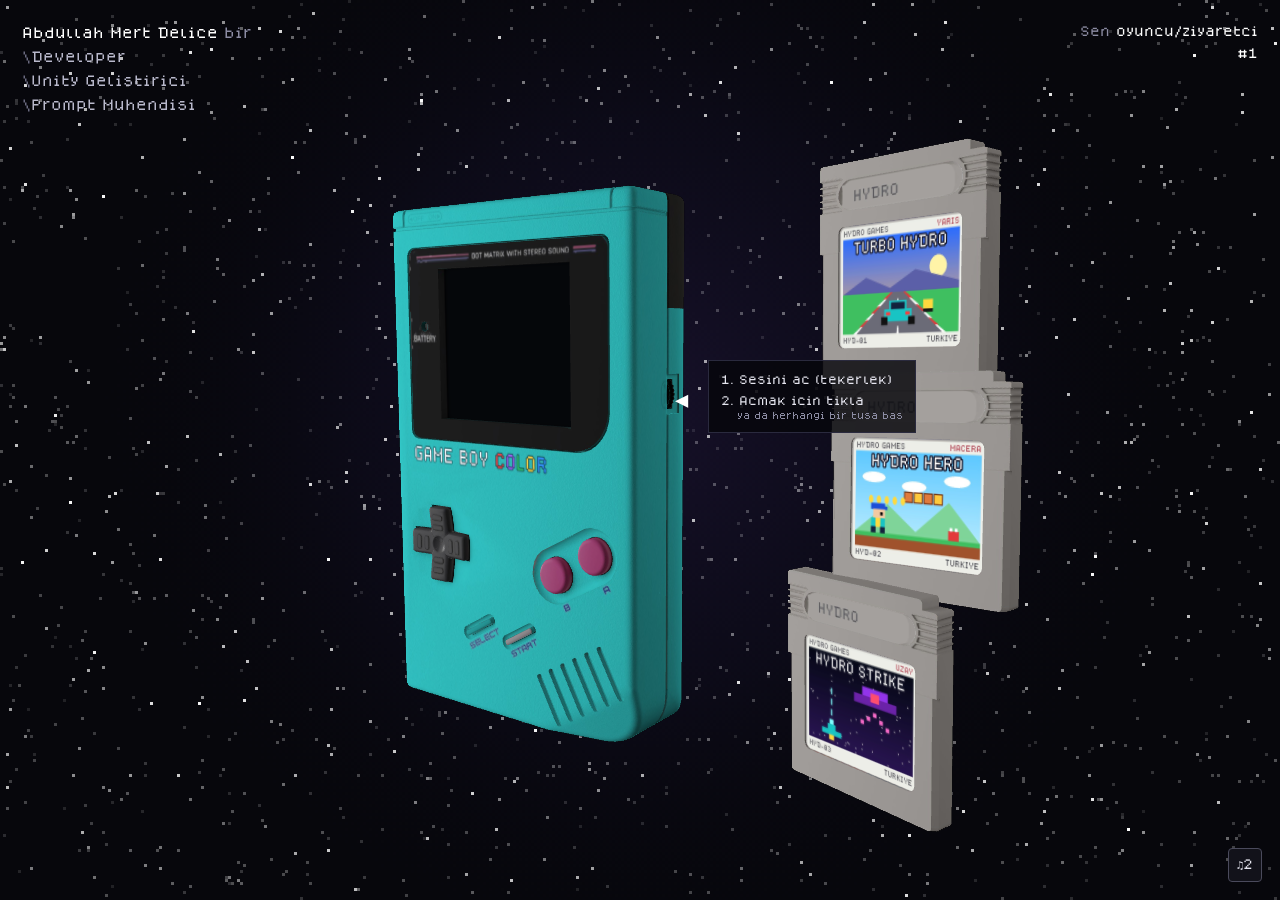
==== commit 93816429: "Tum mizraklari kaldir Arka plandaki altin mizrak, HYDRO HERO karakterindeki ve kaset etiketindeki mi" ====
--- a/index.html
+++ b/index.html
@@ -14,10 +14,6 @@
 #gl{touch-action:none;cursor:grab;z-index:2}
 #gl.drag{cursor:grabbing}
 #gl.hot{cursor:pointer}
-#trident{position:fixed;left:50%;top:50%;height:150vh;z-index:1;image-rendering:pixelated;pointer-events:none;
-  transform:translate(-50%,-50%) rotate(-24deg);filter:drop-shadow(0 0 18px rgba(255,200,60,.55)) drop-shadow(0 0 60px rgba(255,170,40,.25));
-  animation:float 6s ease-in-out infinite;transition:left 1.2s cubic-bezier(.6,0,.2,1)}
-@keyframes float{50%{transform:translate(-50%,-52%) rotate(-22deg)}}
 .intro{position:fixed;left:22px;top:20px;font-size:12px;line-height:2;color:#8c8ca3;z-index:3;pointer-events:none}
 .intro b{color:#fff;font-weight:normal}
 .intro .r{display:block;color:#b9b9cc}
@@ -47,7 +43,6 @@
 </head>
 <body>
 <canvas id="bg"></canvas>
-<img id="trident" src="img/trident.png" alt="">
 <canvas id="gl"></canvas>
 <div id="load">YUKLENIYOR...</div>
 
@@ -100,7 +95,7 @@
 function drawBg(t) {
   bx.fillStyle = '#07070c'; bx.fillRect(0, 0, BW, BH);
   const gr = bx.createRadialGradient(BW * .5, BH * .45, 0, BW * .5, BH * .45, BW * .45);
-  gr.addColorStop(0, 'rgba(90,60,20,.28)'); gr.addColorStop(.5, 'rgba(50,30,90,.18)'); gr.addColorStop(1, 'rgba(0,0,0,0)'); bx.fillStyle = gr; bx.fillRect(0, 0, BW, BH);
+  gr.addColorStop(0, 'rgba(60,40,110,.30)'); gr.addColorStop(.5, 'rgba(40,30,90,.15)'); gr.addColorStop(1, 'rgba(0,0,0,0)'); bx.fillStyle = gr; bx.fillRect(0, 0, BW, BH);
   for (const s of stars) { const a = .3 + .7 * Math.max(0, Math.sin(t * 1.4 + s.p)); bx.fillStyle = `rgba(255,255,255,${a * (.35 + s.b * .65)})`; bx.fillRect(s.x, s.y, 1, 1); }
 }
 sizeBg();
@@ -459,7 +454,6 @@
     cam.tyaw = narrow ? .35 : .62; cam.tpitch = .12;
     cam.tdist = narrow ? Math.max(7, 1.9 / (t * asp)) : 6.6; cam.ttarget = narrow ? [0, -.4, 0] : [.9, .15, 0];
   }
-  document.getElementById('trident').style.left = power ? '42%' : '38%';
 }
 let userCam = 0;
 function eyePos() { const cp = Math.cos(cam.pitch); return [cam.target[0] + cam.dist * Math.sin(cam.yaw) * cp, cam.target[1] + cam.dist * Math.sin(cam.pitch), cam.target[2] + cam.dist * Math.cos(cam.yaw) * cp]; }
